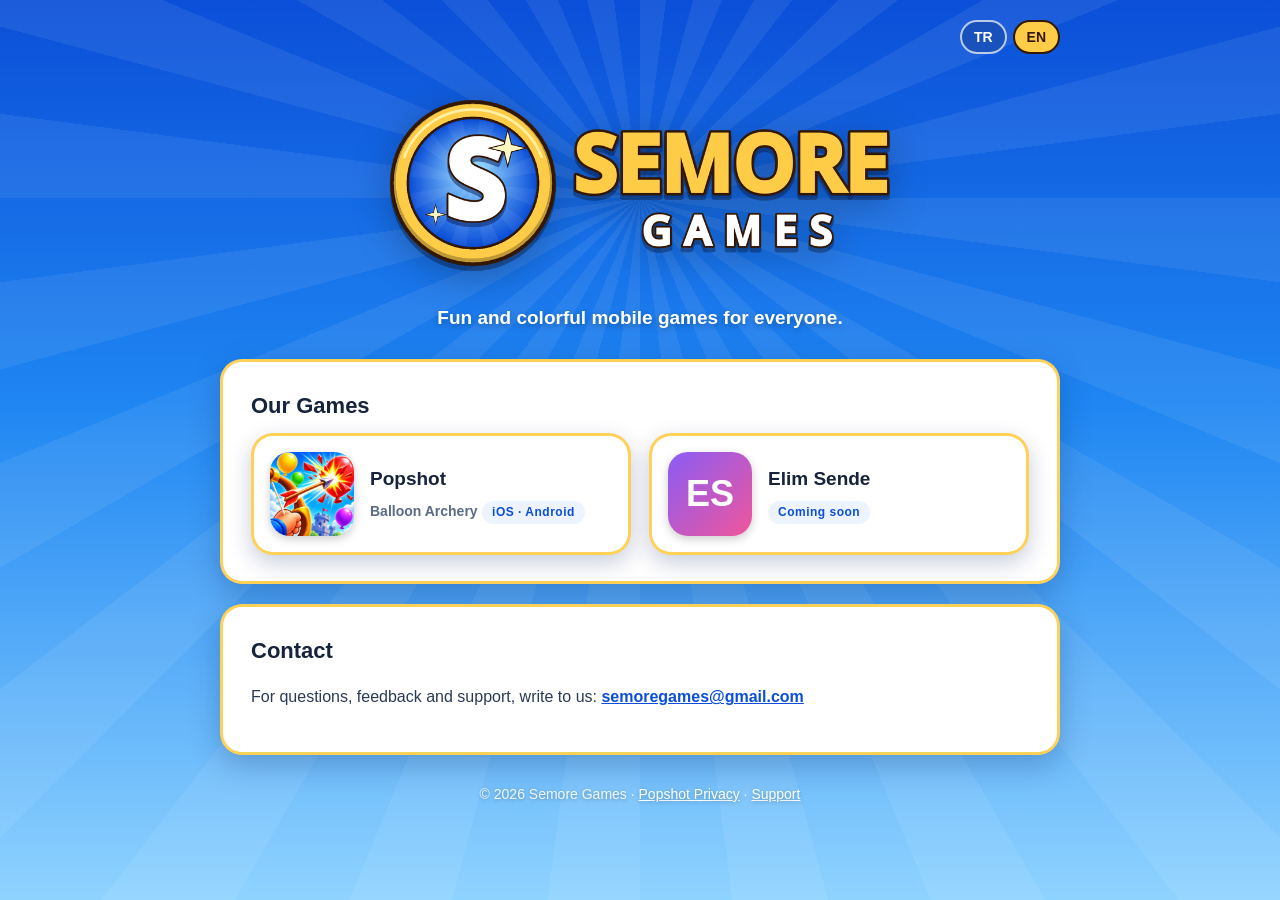
==== index.html @ 0a4f2ea1 "Add files via upload" ====
<!DOCTYPE html>
<html lang="tr" data-lang="tr">
<head>
  <meta charset="utf-8">
  <meta name="viewport" content="width=device-width, initial-scale=1">
  <title>Semore Games</title>
  <meta name="title-tr" content="Semore Games">
  <meta name="title-en" content="Semore Games">
  <meta name="description" content="Semore Games – eğlenceli ve renkli mobil oyunlar. Fun and colorful mobile games.">
  <link rel="icon" href="assets/semore-icon.png">
  <link rel="stylesheet" href="style.css">
  <script src="lang.js"></script>
</head>
<body>
  <div class="wrap">
    <div class="topbar">
      <span></span>
      <div class="lang-switch">
        <button data-set="tr" aria-pressed="true">TR</button>
        <button data-set="en" aria-pressed="false">EN</button>
      </div>
    </div>

    <header class="hero">
      <img class="logo" src="assets/semore-logo.png" alt="Semore Games">
      <p class="tagline" lang="tr">Herkes için eğlenceli, renkli mobil oyunlar.</p>
      <p class="tagline" lang="en">Fun and colorful mobile games for everyone.</p>
    </header>

    <section class="card">
      <h2 lang="tr">Oyunlarımız</h2>
      <h2 lang="en">Our Games</h2>
      <div class="games">
        <a class="game" href="popshot/">
          <img src="assets/popshot-icon.jpg" alt="Popshot">
          <div>
            <strong>Popshot</strong>
            <span lang="tr">Balon Okçusu</span>
            <span lang="en">Balloon Archery</span>
            <div class="badge" lang="tr">iOS · Android</div>
            <div class="badge" lang="en">iOS · Android</div>
          </div>
        </a>
        <!-- Yeni oyun eklemek için: popshot klasörünü kopyala, aşağıdaki kartı bağlantıya çevir -->
        <div class="game">
          <div class="placeholder">ES</div>
          <div>
            <strong>Elim Sende</strong>
            <div class="badge" lang="tr">Yakında</div>
            <div class="badge" lang="en">Coming soon</div>
          </div>
        </div>
      </div>
    </section>

    <section class="card">
      <h2 lang="tr">İletişim</h2>
      <h2 lang="en">Contact</h2>
      <p lang="tr">Soru, öneri ve destek talepleri için bize yazın: <a class="email" href="mailto:SUPPORT_EMAIL">semoregames@gmail.com</a></p>
      <p lang="en">For questions, feedback and support, write to us: <a class="email" href="mailto:SUPPORT_EMAIL">semoregames@gmail.com</a></p>
    </section>

    <footer>
      © 2026 Semore Games ·
      <a href="popshot/privacy/"><span lang="tr">Popshot Gizlilik</span><span lang="en">Popshot Privacy</span></a> ·
      <a href="popshot/support/"><span lang="tr">Destek</span><span lang="en">Support</span></a>
    </footer>
  </div>
</body>
</html>
---- style.css ----
/* Semore Games — ortak stil */
:root {
  --blue-top: #0b4fd8;
  --blue-mid: #1f86f2;
  --blue-light: #8fd3ff;
  --gold: #ffcc47;
  --dark: #331700;
  --ink: #16233b;
  --muted: #5b6b85;
  --card: #ffffff;
  --radius: 22px;
}

* { box-sizing: border-box; }

html, body { margin: 0; padding: 0; }

body {
  font-family: -apple-system, BlinkMacSystemFont, "Segoe UI", Roboto, "Helvetica Neue", Arial, sans-serif;
  color: var(--ink);
  background: linear-gradient(180deg, var(--blue-top) 0%, var(--blue-mid) 45%, var(--blue-light) 100%) fixed;
  min-height: 100vh;
  line-height: 1.6;
}

/* ışık hüzmeleri */
body::before {
  content: "";
  position: fixed;
  inset: 0;
  background: repeating-conic-gradient(from 0deg at 50% 22%, rgba(255,255,255,0.07) 0deg 7.5deg, transparent 7.5deg 15deg);
  pointer-events: none;
  z-index: 0;
}

.wrap {
  position: relative;
  z-index: 1;
  max-width: 880px;
  margin: 0 auto;
  padding: 20px 20px 48px;
}

/* üst çubuk */
.topbar {
  display: flex;
  align-items: center;
  justify-content: space-between;
  gap: 12px;
  margin-bottom: 18px;
}
.topbar a.home { display: flex; align-items: center; gap: 10px; text-decoration: none; }
.topbar a.home img { width: 44px; height: 44px; border-radius: 50%; box-shadow: 0 3px 10px rgba(0,0,0,0.25); }
.topbar a.home span {
  font-weight: 900; color: var(--gold); font-size: 20px; letter-spacing: 1px;
  text-shadow: -2px -2px 0 var(--dark), 2px -2px 0 var(--dark), -2px 2px 0 var(--dark), 2px 2px 0 var(--dark);
}

.lang-switch { display: flex; gap: 6px; }
.lang-switch button {
  font: inherit; font-weight: 800; font-size: 14px;
  border: 2px solid rgba(255,255,255,0.7); color: #fff; background: rgba(0,0,0,0.15);
  padding: 4px 12px; border-radius: 999px; cursor: pointer;
}
.lang-switch button[aria-pressed="true"] { background: var(--gold); color: var(--dark); border-color: var(--dark); }

/* kahraman alanı */
.hero { text-align: center; padding: 18px 0 26px; }
.hero .logo { width: min(520px, 92%); height: auto; filter: drop-shadow(0 8px 18px rgba(0,0,0,0.25)); }
.hero p.tagline { color: #fff; font-size: 19px; font-weight: 600; margin: 14px 0 0; text-shadow: 0 2px 6px rgba(0,0,0,0.3); }

h1.title {
  text-align: center; margin: 6px 0 4px; font-size: clamp(30px, 6vw, 46px); font-weight: 900; letter-spacing: 1px;
  color: var(--gold);
  text-shadow: -3px -3px 0 var(--dark), 3px -3px 0 var(--dark), -3px 3px 0 var(--dark), 3px 3px 0 var(--dark), 0 6px 12px rgba(0,0,0,0.3);
}
p.subtitle { text-align: center; color: #fff; margin: 0 0 22px; font-weight: 600; text-shadow: 0 2px 6px rgba(0,0,0,0.3); }

/* kartlar */
.card {
  background: var(--card);
  border-radius: var(--radius);
  padding: 26px 28px;
  box-shadow: 0 10px 30px rgba(6, 30, 90, 0.25);
  border: 3px solid rgba(255, 204, 71, 0.9);
  margin-bottom: 20px;
}
.card h2 { margin: 0 0 10px; font-size: 22px; }
.card h3 { margin: 22px 0 6px; font-size: 18px; }
.card p, .card li { color: #2a3a55; }
.card ul { padding-left: 22px; }
.card a { color: var(--blue-top); font-weight: 600; }
.muted { color: var(--muted); font-size: 14px; }

/* oyun listesi */
.games { display: grid; grid-template-columns: repeat(auto-fit, minmax(240px, 1fr)); gap: 18px; }
.game {
  display: flex; gap: 16px; align-items: center; text-decoration: none;
  background: #fff; border-radius: var(--radius); padding: 16px;
  border: 3px solid rgba(255, 204, 71, 0.9);
  box-shadow: 0 8px 22px rgba(6, 30, 90, 0.22);
  transition: transform 0.15s ease;
}
a.game:hover { transform: translateY(-3px); }
.game img, .game .placeholder {
  width: 84px; height: 84px; border-radius: 20px; flex: none;
  box-shadow: 0 3px 10px rgba(0,0,0,0.2);
}
.game .placeholder {
  display: grid; place-items: center; font-size: 36px; font-weight: 900; color: #fff;
  background: linear-gradient(135deg, #8a5cf6, #f0569b);
}
.game strong { display: block; font-size: 19px; color: var(--ink); }
.game span { color: var(--muted); font-size: 14px; }
.badge {
  display: inline-block; margin-top: 6px; font-size: 12px; font-weight: 800; letter-spacing: 0.5px;
  padding: 2px 10px; border-radius: 999px; background: #eef4ff; color: var(--blue-top);
}

/* oyun sayfası */
.app-head { display: flex; gap: 22px; align-items: center; flex-wrap: wrap; }
.app-head img { width: 120px; height: 120px; border-radius: 28px; box-shadow: 0 6px 16px rgba(0,0,0,0.25); }
.app-head h2 { font-size: 28px; margin: 0; }
.links { display: flex; flex-wrap: wrap; gap: 10px; margin-top: 14px; }
.btn {
  display: inline-block; text-decoration: none; font-weight: 800;
  padding: 10px 18px; border-radius: 14px; border: 3px solid var(--dark);
  background: var(--gold); color: var(--dark) !important;
}
.btn.secondary { background: #eef4ff; border-color: var(--blue-top); color: var(--blue-top) !important; }

table.data { width: 100%; border-collapse: collapse; margin: 8px 0 4px; font-size: 15px; }
table.data th, table.data td { text-align: left; padding: 8px 10px; border-bottom: 1px solid #e3e9f3; vertical-align: top; }
table.data th { background: #f4f7fc; }

footer { text-align: center; color: rgba(255,255,255,0.9); font-size: 14px; margin-top: 28px; text-shadow: 0 1px 4px rgba(0,0,0,0.3); }
footer a { color: #fff; }

/* dil seçimi: seçilmeyen dil gizlenir */
html[data-lang="tr"] [lang="en"] { display: none; }
html[data-lang="en"] [lang="tr"] { display: none; }

@media (max-width: 520px) {
  .card { padding: 20px 18px; }
  .app-head img { width: 96px; height: 96px; }
}
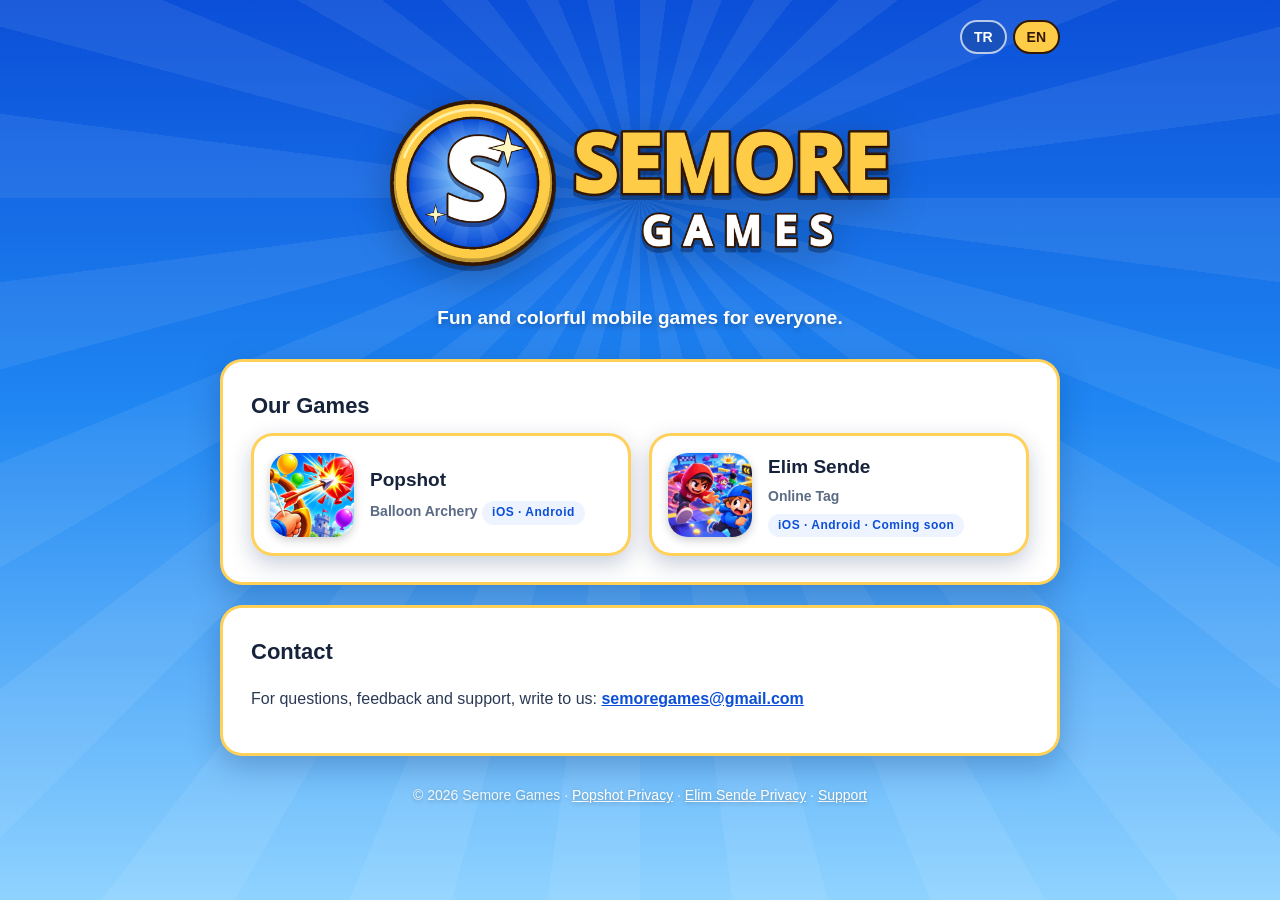
==== commit e8d56286: "Add files via upload" ====
--- a/index.html
+++ b/index.html
@@ -41,28 +41,30 @@
             <div class="badge" lang="en">iOS · Android</div>
           </div>
         </a>
-        <!-- Yeni oyun eklemek için: popshot klasörünü kopyala, aşağıdaki kartı bağlantıya çevir -->
-        <div class="game">
-          <div class="placeholder">ES</div>
+        <a class="game" href="elim-sende/">
+          <img src="assets/elimsende-icon.png" alt="Elim Sende">
           <div>
             <strong>Elim Sende</strong>
-            <div class="badge" lang="tr">Yakında</div>
-            <div class="badge" lang="en">Coming soon</div>
+            <span lang="tr">Çevrimiçi Ebelemece</span>
+            <span lang="en">Online Tag</span>
+            <div class="badge" lang="tr">iOS · Android · Yakında</div>
+            <div class="badge" lang="en">iOS · Android · Coming soon</div>
           </div>
-        </div>
+        </a>
       </div>
     </section>
 
     <section class="card">
       <h2 lang="tr">İletişim</h2>
       <h2 lang="en">Contact</h2>
-      <p lang="tr">Soru, öneri ve destek talepleri için bize yazın: <a class="email" href="mailto:SUPPORT_EMAIL">semoregames@gmail.com</a></p>
-      <p lang="en">For questions, feedback and support, write to us: <a class="email" href="mailto:SUPPORT_EMAIL">semoregames@gmail.com</a></p>
+      <p lang="tr">Soru, öneri ve destek talepleri için bize yazın: <a class="email" href="mailto:semoregames@gmail.com">semoregames@gmail.com</a></p>
+      <p lang="en">For questions, feedback and support, write to us: <a class="email" href="mailto:semoregames@gmail.com">semoregames@gmail.com</a></p>
     </section>
 
     <footer>
       © 2026 Semore Games ·
       <a href="popshot/privacy/"><span lang="tr">Popshot Gizlilik</span><span lang="en">Popshot Privacy</span></a> ·
+      <a href="elim-sende/privacy/"><span lang="tr">Elim Sende Gizlilik</span><span lang="en">Elim Sende Privacy</span></a> ·
       <a href="popshot/support/"><span lang="tr">Destek</span><span lang="en">Support</span></a>
     </footer>
   </div>
